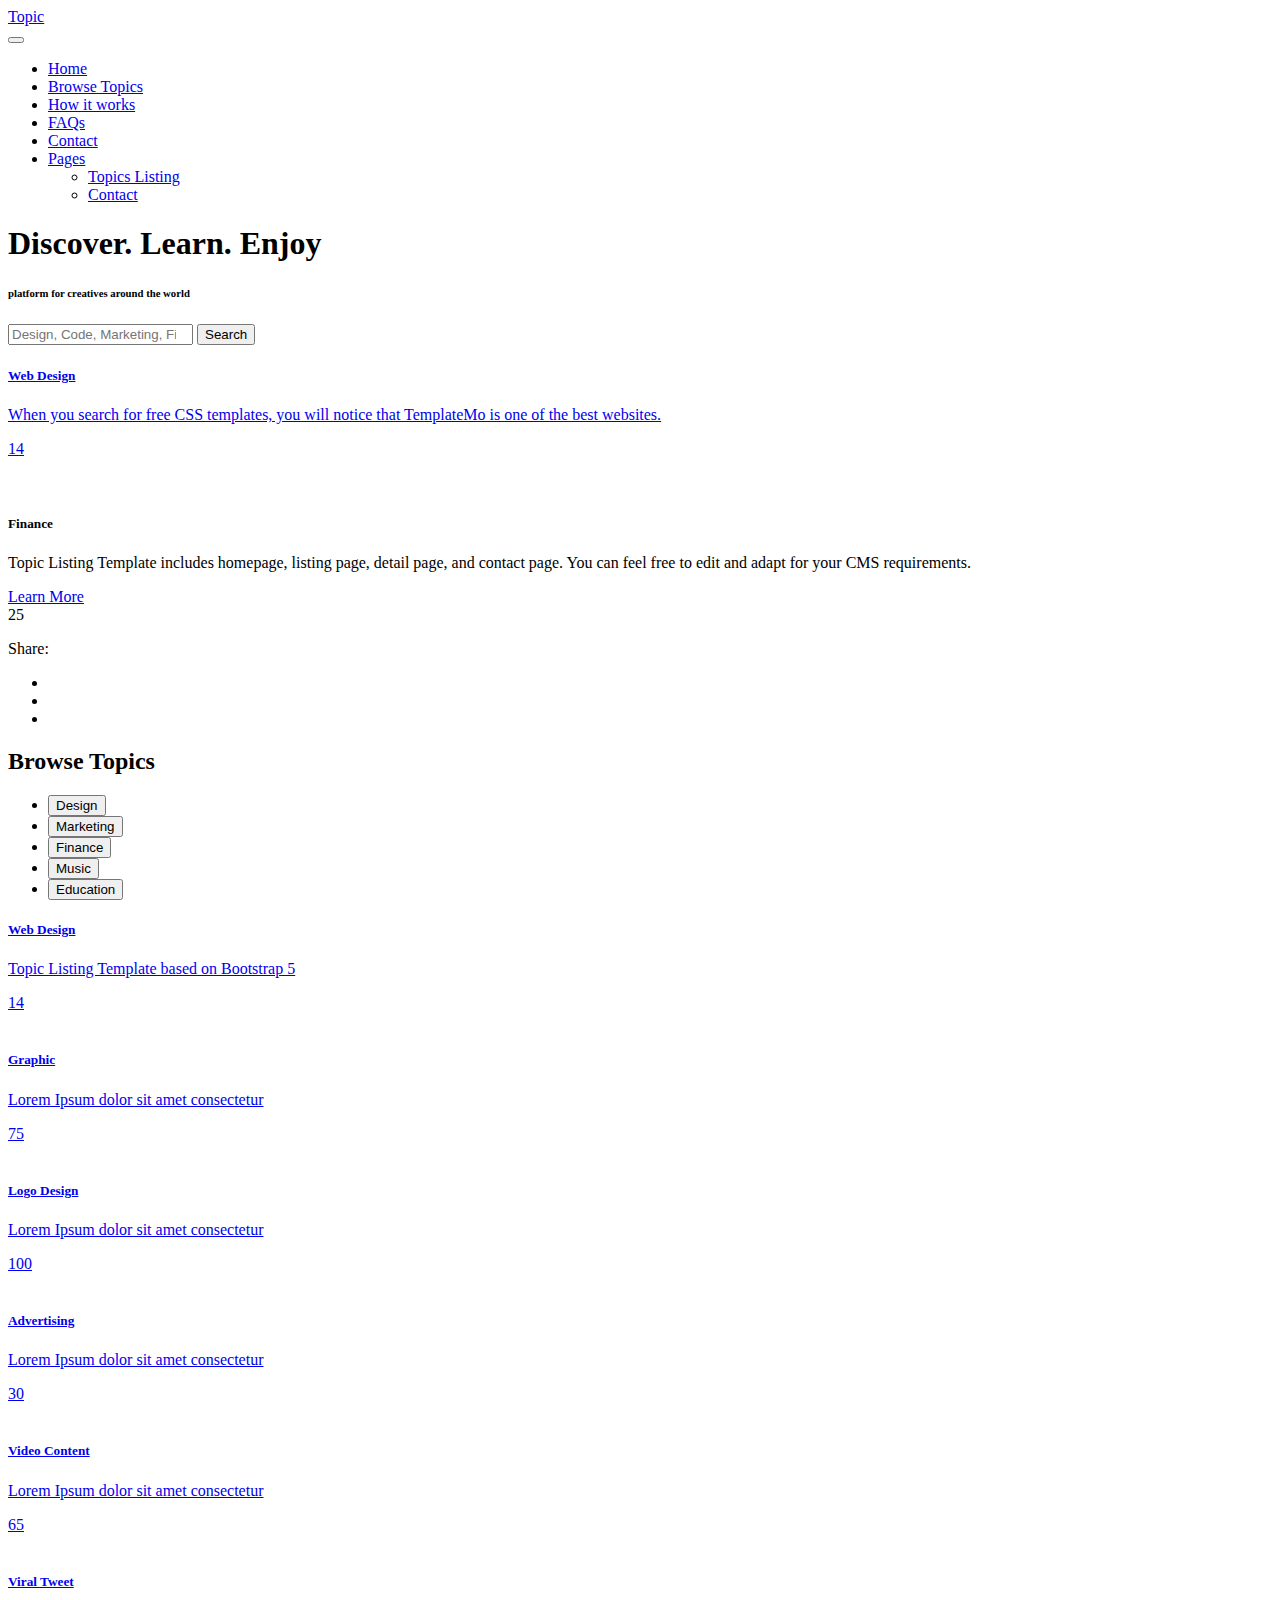
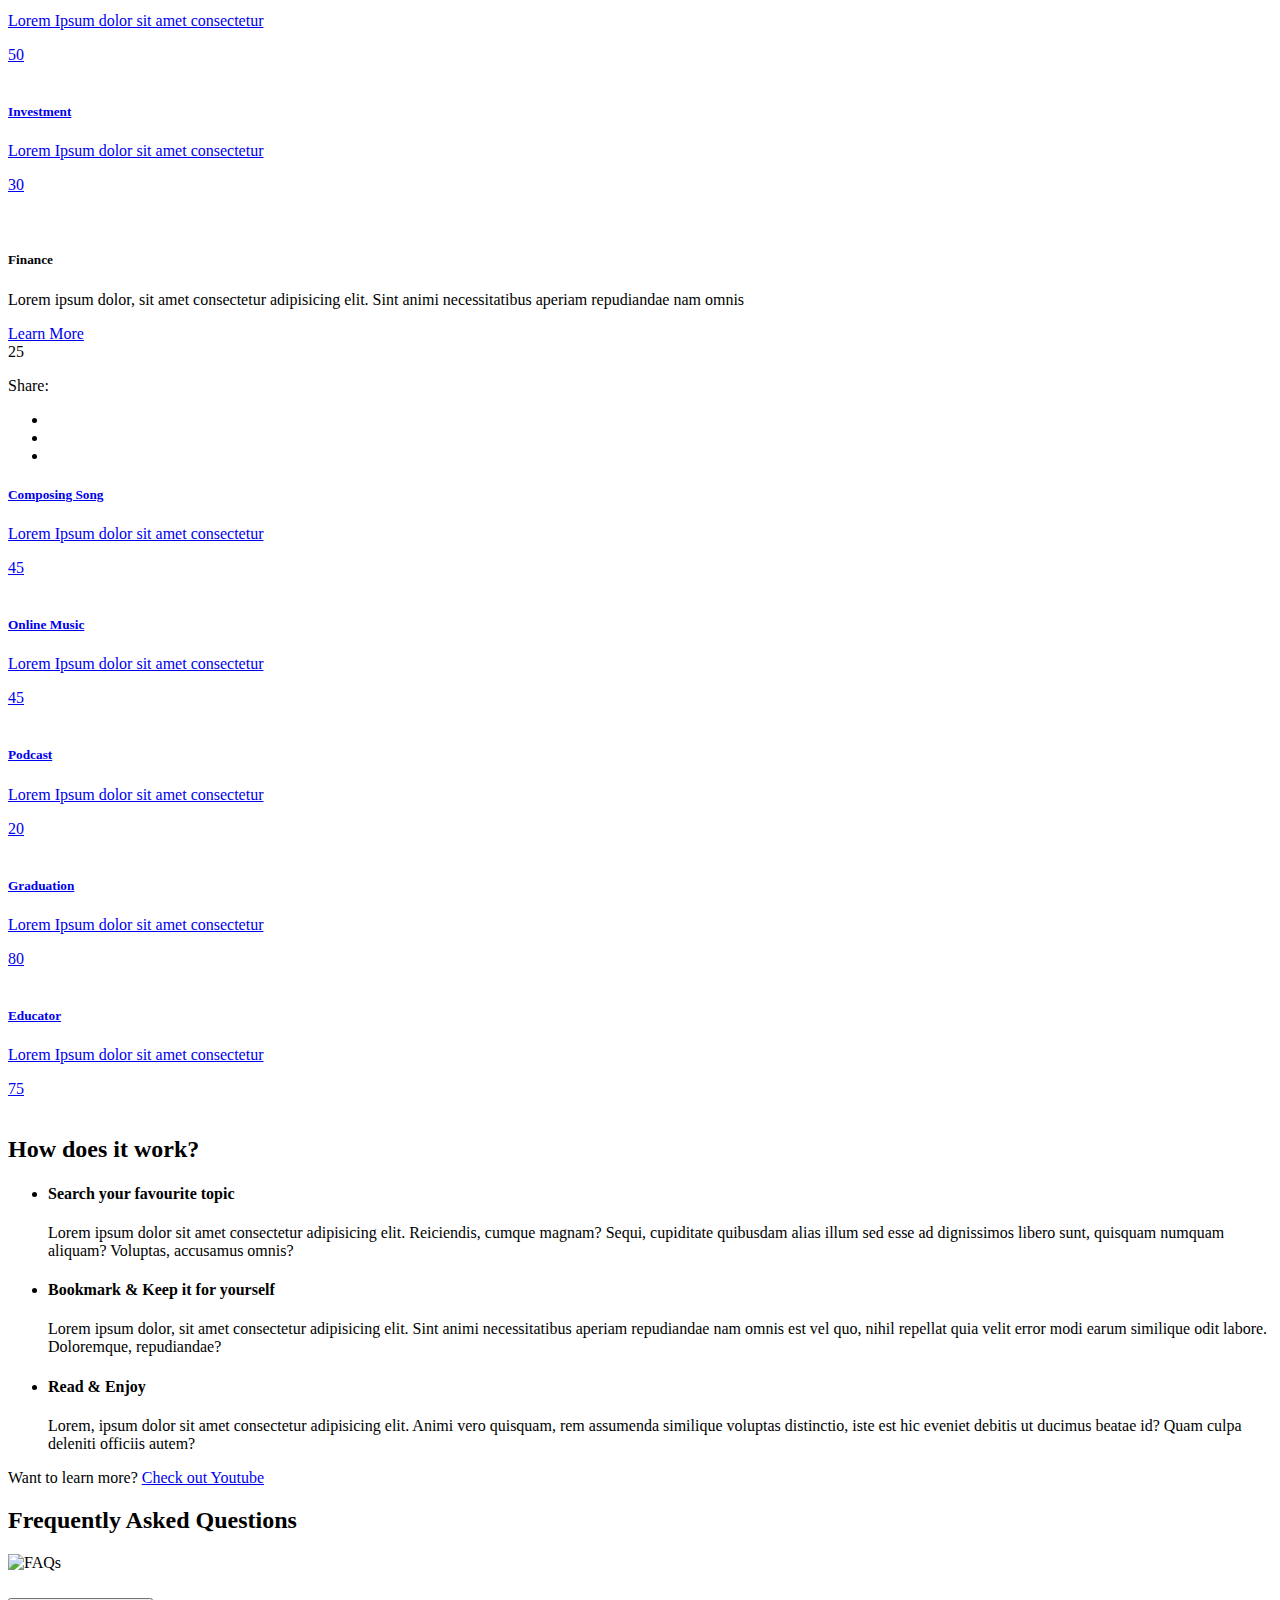
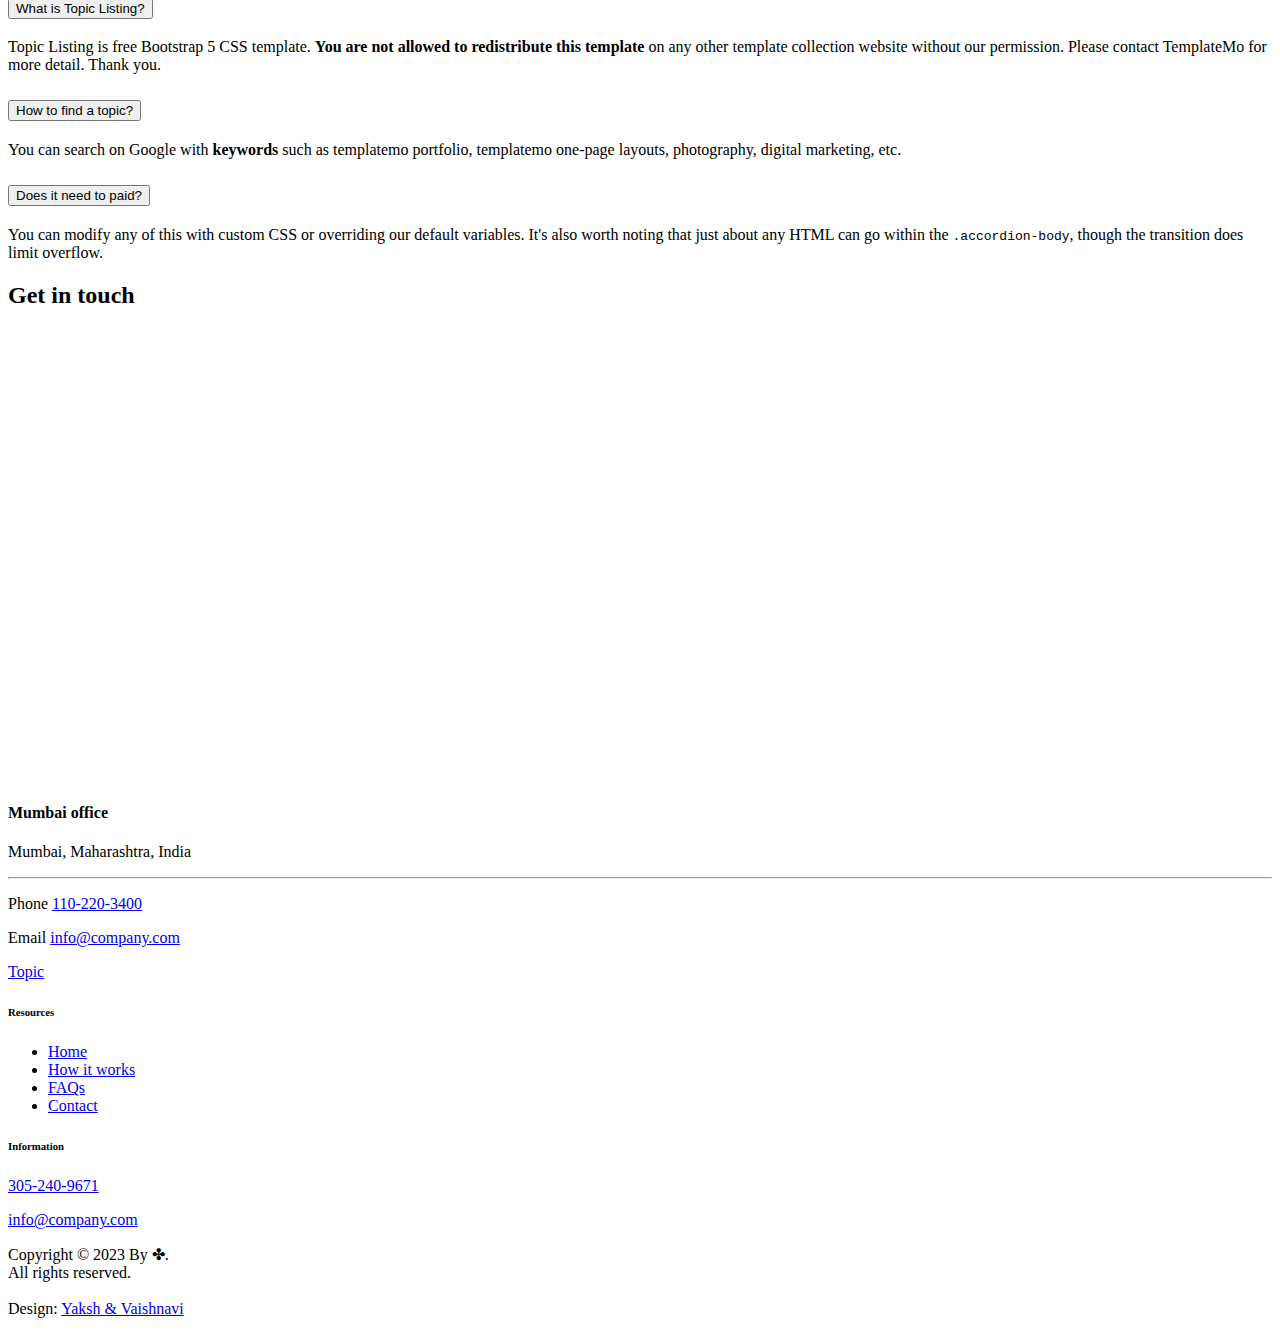
==== index.html @ c05ba562 "Add files via upload" ====
<!doctype html>
<html lang="en">
    <head>
        <meta charset="utf-8">
        <meta name="viewport" content="width=device-width, initial-scale=1">

        <meta name="description" content="">
        <meta name="author" content="">

        <title>Topic</title>

        <!-- CSS FILES -->        
        <link rel="preconnect" href="https://fonts.googleapis.com">
        
        <link rel="preconnect" href="https://fonts.gstatic.com" crossorigin>

        <link href="https://fonts.googleapis.com/css2?family=Montserrat:wght@500;600;700&family=Open+Sans&display=swap" rel="stylesheet">
                        
        <link href="css/bootstrap.min.css" rel="stylesheet">

        <link href="css/bootstrap-icons.css" rel="stylesheet">

        <link href="css/templatemo-topic-listing.css" rel="stylesheet">  
    

    </head>
    
    <body id="top">

        <main>

            <nav class="navbar navbar-expand-lg">
                <div class="container">
                    <a class="navbar-brand" href="index.html">
                        <i class="bi-back"></i>
                        <span>Topic</span>
                    </a>

                    <div class="d-lg-none ms-auto me-4">
                        <a href="#top" class="navbar-icon bi-person smoothscroll"></a>
                    </div>
    
                    <button class="navbar-toggler" type="button" data-bs-toggle="collapse" data-bs-target="#navbarNav" aria-controls="navbarNav" aria-expanded="false" aria-label="Toggle navigation">
                        <span class="navbar-toggler-icon"></span>
                    </button>
    
                    <div class="collapse navbar-collapse" id="navbarNav">
                        <ul class="navbar-nav ms-lg-5 me-lg-auto">
                            <li class="nav-item">
                                <a class="nav-link click-scroll" href="#section_1">Home</a>
                            </li>

                            <li class="nav-item">
                                <a class="nav-link click-scroll" href="#section_2">Browse Topics</a>
                            </li>
    
                            <li class="nav-item">
                                <a class="nav-link click-scroll" href="#section_3">How it works</a>
                            </li>

                            <li class="nav-item">
                                <a class="nav-link click-scroll" href="#section_4">FAQs</a>
                            </li>
    
                            <li class="nav-item">
                                <a class="nav-link click-scroll" href="./contact.html">Contact</a>
                            </li>

                            <li class="nav-item dropdown">
                                <a class="nav-link dropdown-toggle" href="#" id="navbarLightDropdownMenuLink" role="button" data-bs-toggle="dropdown" aria-expanded="false">Pages</a>

                                <ul class="dropdown-menu dropdown-menu-light" aria-labelledby="navbarLightDropdownMenuLink">
                                    <li><a class="dropdown-item" href="topics-listing.html">Topics Listing</a></li>

                                    <li><a class="dropdown-item" href="index.html#section_5">Contact</a></li>
                                </ul>
                            </li>
                        </ul>

                        <div class="d-none d-lg-block ">
                            <a href="login.html" class="navbar-icon bi-person smoothscroll"></a>
                        </div>
                    </div>
                </div>
            </div>
     </nav>
            

            <section class="hero-section d-flex justify-content-center align-items-center" id="section_1">
                <div class="container">
                    <div class="row">

                        <div class="col-lg-8 col-12 mx-auto">
                            <h1 class="text-white text-center">Discover. Learn. Enjoy</h1>

                            <h6 class="text-center">platform for creatives around the world</h6>

                            <form method="get" class="custom-form mt-4 pt-2 mb-lg-0 mb-5" role="search">
                                <div class="input-group input-group-lg">
                                    <span class="input-group-text bi-search" id="basic-addon1">
                                        
                                    </span>

                                    <input name="keyword" type="search" class="form-control" id="keyword" placeholder="Design, Code, Marketing, Finance ..." aria-label="Search">

                                    <button type="submit" class="form-control">Search</button>
                                </div>
                            </form>
                        </div>

                    </div>
                </div>
            </section>


            <section class="featured-section">
                <div class="container">
                    <div class="row justify-content-center">

                        <div class="col-lg-4 col-12 mb-4 mb-lg-0">
                            <div class="custom-block bg-white shadow-lg">
                                <a href="topics-detail.html">
                                    <div class="d-flex">
                                        <div>
                                            <h5 class="mb-2">Web Design</h5>

                                            <p class="mb-0">When you search for free CSS templates, you will notice that TemplateMo is one of the best websites.</p>
                                        </div>

                                        <span class="badge bg-design rounded-pill ms-auto">14</span>
                                    </div>

                                    <img src="images/topics/undraw_Remote_design_team_re_urdx.png" class="custom-block-image img-fluid" alt="">
                                </a>
                            </div>
                        </div>

                        <div class="col-lg-6 col-12">
                            <div class="custom-block custom-block-overlay">
                                <div class="d-flex flex-column h-100">
                                    <img src="images/businesswoman-using-tablet-analysis.jpg" class="custom-block-image img-fluid" alt="">

                                    <div class="custom-block-overlay-text d-flex">
                                        <div>
                                            <h5 class="text-white mb-2">Finance</h5>

                                            <p class="text-white">Topic Listing Template includes homepage, listing page, detail page, and contact page. You can feel free to edit and adapt for your CMS requirements.</p>

                                            <a href="topics-detail.html" class="btn custom-btn mt-2 mt-lg-3">Learn More</a>
                                        </div>

                                        <span class="badge bg-finance rounded-pill ms-auto">25</span>
                                    </div>

                                    <div class="social-share d-flex">
                                        <p class="text-white me-4">Share:</p>

                                        <ul class="social-icon">
                                            <li class="social-icon-item">
                                                <a href="#" class="social-icon-link bi-twitter"></a>
                                            </li>

                                            <li class="social-icon-item">
                                                <a href="#" class="social-icon-link bi-facebook"></a>
                                            </li>

                                            <li class="social-icon-item">
                                                <a href="#" class="social-icon-link bi-pinterest"></a>
                                            </li>
                                        </ul>

                                        <a href="#" class="custom-icon bi-bookmark ms-auto"></a>
                                    </div>

                                    <div class="section-overlay"></div>
                                </div>
                            </div>
                        </div>

                    </div>
                </div>
            </section>


            <section class="explore-section section-padding" id="section_2">
                <div class="container">
                    <div class="row">

                        <div class="col-12 text-center">
                            <h2 class="mb-4">Browse Topics</h1>
                        </div>

                    </div>
                </div>

                <div class="container-fluid">
                    <div class="row">
                        <ul class="nav nav-tabs" id="myTab" role="tablist">
                            <li class="nav-item" role="presentation">
                                <button class="nav-link active" id="design-tab" data-bs-toggle="tab" data-bs-target="#design-tab-pane" type="button" role="tab" aria-controls="design-tab-pane" aria-selected="true">Design</button>
                            </li>

                            <li class="nav-item" role="presentation">
                                <button class="nav-link" id="marketing-tab" data-bs-toggle="tab" data-bs-target="#marketing-tab-pane" type="button" role="tab" aria-controls="marketing-tab-pane" aria-selected="false">Marketing</button>
                            </li>

                            <li class="nav-item" role="presentation">
                                <button class="nav-link" id="finance-tab" data-bs-toggle="tab" data-bs-target="#finance-tab-pane" type="button" role="tab" aria-controls="finance-tab-pane" aria-selected="false">Finance</button>
                            </li>

                            <li class="nav-item" role="presentation">
                                <button class="nav-link" id="music-tab" data-bs-toggle="tab" data-bs-target="#music-tab-pane" type="button" role="tab" aria-controls="music-tab-pane" aria-selected="false">Music</button>
                            </li>

                            <li class="nav-item" role="presentation">
                                <button class="nav-link" id="education-tab" data-bs-toggle="tab" data-bs-target="#education-tab-pane" type="button" role="tab" aria-controls="education-tab-pane" aria-selected="false">Education</button>
                            </li>
                        </ul>
                    </div>
                </div>

                <div class="container">
                    <div class="row">

                        <div class="col-12">
                            <div class="tab-content" id="myTabContent">
                                <div class="tab-pane fade show active" id="design-tab-pane" role="tabpanel" aria-labelledby="design-tab" tabindex="0">
                                    <div class="row">
                                        <div class="col-lg-4 col-md-6 col-12 mb-4 mb-lg-0">
                                            <div class="custom-block bg-white shadow-lg">
                                                <a href="topics-detail.html">
                                                    <div class="d-flex">
                                                        <div>
                                                            <h5 class="mb-2">Web Design</h5>

                                                            <p class="mb-0">Topic Listing Template based on Bootstrap 5</p>
                                                        </div>

                                                        <span class="badge bg-design rounded-pill ms-auto">14</span>
                                                    </div>

                                                    <img src="images/topics/undraw_Remote_design_team_re_urdx.png" class="custom-block-image img-fluid" alt="">
                                                </a>
                                            </div>
                                        </div>

                                        <div class="col-lg-4 col-md-6 col-12 mb-4 mb-lg-0">
                                            <div class="custom-block bg-white shadow-lg">
                                                <a href="topics-detail.html">
                                                    <div class="d-flex">
                                                        <div>
                                                            <h5 class="mb-2">Graphic</h5>

                                                                <p class="mb-0">Lorem Ipsum dolor sit amet consectetur</p>
                                                        </div>

                                                        <span class="badge bg-design rounded-pill ms-auto">75</span>
                                                    </div>

                                                    <img src="images/topics/undraw_Redesign_feedback_re_jvm0.png" class="custom-block-image img-fluid" alt="">
                                                </a>
                                            </div>
                                        </div>

                                        <div class="col-lg-4 col-md-6 col-12">
                                            <div class="custom-block bg-white shadow-lg">
                                                <a href="topics-detail.html">
                                                    <div class="d-flex">
                                                        <div>
                                                            <h5 class="mb-2">Logo Design</h5>

                                                                <p class="mb-0">Lorem Ipsum dolor sit amet consectetur</p>
                                                        </div>

                                                        <span class="badge bg-design rounded-pill ms-auto">100</span>
                                                    </div>

                                                    <img src="images/topics/colleagues-working-cozy-office-medium-shot.png" class="custom-block-image img-fluid" alt="">
                                                </a>
                                            </div>
                                        </div>
                                    </div>
                                </div>

                                <div class="tab-pane fade" id="marketing-tab-pane" role="tabpanel" aria-labelledby="marketing-tab" tabindex="0">
                                    <div class="row">
                                        <div class="col-lg-4 col-md-6 col-12 mb-4 mb-lg-3">
                                                <div class="custom-block bg-white shadow-lg">
                                                    <a href="topics-detail.html">
                                                        <div class="d-flex">
                                                            <div>
                                                                <h5 class="mb-2">Advertising</h5>

                                                                <p class="mb-0">Lorem Ipsum dolor sit amet consectetur</p>
                                                            </div>

                                                            <span class="badge bg-advertising rounded-pill ms-auto">30</span>
                                                        </div>

                                                        <img src="images/topics/undraw_online_ad_re_ol62.png" class="custom-block-image img-fluid" alt="">
                                                    </a>
                                                </div>
                                            </div>

                                            <div class="col-lg-4 col-md-6 col-12 mb-4 mb-lg-3">
                                                <div class="custom-block bg-white shadow-lg">
                                                    <a href="topics-detail.html">
                                                        <div class="d-flex">
                                                            <div>
                                                                <h5 class="mb-2">Video Content</h5>

                                                                <p class="mb-0">Lorem Ipsum dolor sit amet consectetur</p>
                                                            </div>

                                                            <span class="badge bg-advertising rounded-pill ms-auto">65</span>
                                                        </div>

                                                        <img src="images/topics/undraw_Group_video_re_btu7.png" class="custom-block-image img-fluid" alt="">
                                                    </a>
                                                </div>
                                            </div>

                                            <div class="col-lg-4 col-md-6 col-12">
                                                <div class="custom-block bg-white shadow-lg">
                                                    <a href="topics-detail.html">
                                                        <div class="d-flex">
                                                            <div>
                                                                <h5 class="mb-2">Viral Tweet</h5>

                                                                <p class="mb-0">Lorem Ipsum dolor sit amet consectetur</p>
                                                            </div>

                                                            <span class="badge bg-advertising rounded-pill ms-auto">50</span>
                                                        </div>

                                                        <img src="images/topics/undraw_viral_tweet_gndb.png" class="custom-block-image img-fluid" alt="">
                                                    </a>
                                                </div>
                                            </div>
                                        </div>
                                  </div>

                                <div class="tab-pane fade" id="finance-tab-pane" role="tabpanel" aria-labelledby="finance-tab" tabindex="0">   <div class="row">
                                        <div class="col-lg-6 col-md-6 col-12 mb-4 mb-lg-0">
                                            <div class="custom-block bg-white shadow-lg">
                                                <a href="topics-detail.html">
                                                    <div class="d-flex">
                                                        <div>
                                                            <h5 class="mb-2">Investment</h5>

                                                            <p class="mb-0">Lorem Ipsum dolor sit amet consectetur</p>
                                                        </div>

                                                        <span class="badge bg-finance rounded-pill ms-auto">30</span>
                                                    </div>

                                                    <img src="images/topics/undraw_Finance_re_gnv2.png" class="custom-block-image img-fluid" alt="">
                                                </a>
                                            </div>
                                        </div>

                                        <div class="col-lg-6 col-md-6 col-12">
                                            <div class="custom-block custom-block-overlay">
                                                <div class="d-flex flex-column h-100">
                                                    <img src="images/businesswoman-using-tablet-analysis-graph-company-finance-strategy-statistics-success-concept-planning-future-office-room.jpg" class="custom-block-image img-fluid" alt="">

                                                    <div class="custom-block-overlay-text d-flex">
                                                        <div>
                                                            <h5 class="text-white mb-2">Finance</h5>

                                                            <p class="text-white">Lorem ipsum dolor, sit amet consectetur adipisicing elit. Sint animi necessitatibus aperiam repudiandae nam omnis</p>

                                                            <a href="topics-detail.html" class="btn custom-btn mt-2 mt-lg-3">Learn More</a>
                                                        </div>

                                                        <span class="badge bg-finance rounded-pill ms-auto">25</span>
                                                    </div>

                                                    <div class="social-share d-flex">
                                                        <p class="text-white me-4">Share:</p>

                                                        <ul class="social-icon">
                                                            <li class="social-icon-item">
                                                                <a href="#" class="social-icon-link bi-twitter"></a>
                                                            </li>

                                                            <li class="social-icon-item">
                                                                <a href="#" class="social-icon-link bi-facebook"></a>
                                                            </li>

                                                            <li class="social-icon-item">
                                                                <a href="#" class="social-icon-link bi-pinterest"></a>
                                                            </li>
                                                        </ul>

                                                        <a href="#" class="custom-icon bi-bookmark ms-auto"></a>
                                                    </div>

                                                    <div class="section-overlay"></div>
                                                </div>
                                            </div>
                                        </div>
                                    </div>
                                </div>

                                <div class="tab-pane fade" id="music-tab-pane" role="tabpanel" aria-labelledby="music-tab" tabindex="0">
                                    <div class="row">
                                        <div class="col-lg-4 col-md-6 col-12 mb-4 mb-lg-3">
                                            <div class="custom-block bg-white shadow-lg">
                                                <a href="topics-detail.html">
                                                    <div class="d-flex">
                                                        <div>
                                                            <h5 class="mb-2">Composing Song</h5>

                                                            <p class="mb-0">Lorem Ipsum dolor sit amet consectetur</p>
                                                        </div>

                                                        <span class="badge bg-music rounded-pill ms-auto">45</span>
                                                    </div>

                                                    <img src="images/topics/undraw_Compose_music_re_wpiw.png" class="custom-block-image img-fluid" alt="">
                                                </a>
                                            </div>
                                        </div>

                                        <div class="col-lg-4 col-md-6 col-12 mb-4 mb-lg-3">
                                            <div class="custom-block bg-white shadow-lg">
                                                <a href="topics-detail.html">
                                                    <div class="d-flex">
                                                        <div>
                                                            <h5 class="mb-2">Online Music</h5>

                                                            <p class="mb-0">Lorem Ipsum dolor sit amet consectetur</p>
                                                        </div>

                                                        <span class="badge bg-music rounded-pill ms-auto">45</span>
                                                    </div>

                                                    <img src="images/topics/undraw_happy_music_g6wc.png" class="custom-block-image img-fluid" alt="">
                                                </a>
                                            </div>
                                        </div>

                                        <div class="col-lg-4 col-md-6 col-12">
                                            <div class="custom-block bg-white shadow-lg">
                                                <a href="topics-detail.html">
                                                    <div class="d-flex">
                                                        <div>
                                                            <h5 class="mb-2">Podcast</h5>

                                                            <p class="mb-0">Lorem Ipsum dolor sit amet consectetur</p>
                                                        </div>

                                                        <span class="badge bg-music rounded-pill ms-auto">20</span>
                                                    </div>

                                                    <img src="images/topics/undraw_Podcast_audience_re_4i5q.png" class="custom-block-image img-fluid" alt="">
                                                </a>
                                            </div>
                                        </div>
                                    </div>
                                </div>

                                <div class="tab-pane fade" id="education-tab-pane" role="tabpanel" aria-labelledby="education-tab" tabindex="0">
                                    <div class="row">
                                        <div class="col-lg-6 col-md-6 col-12 mb-4 mb-lg-3">
                                            <div class="custom-block bg-white shadow-lg">
                                                <a href="topics-detail.html">
                                                    <div class="d-flex">
                                                        <div>
                                                            <h5 class="mb-2">Graduation</h5>

                                                            <p class="mb-0">Lorem Ipsum dolor sit amet consectetur</p>
                                                        </div>

                                                        <span class="badge bg-education rounded-pill ms-auto">80</span>
                                                    </div>

                                                    <img src="images/topics/undraw_Graduation_re_gthn.png" class="custom-block-image img-fluid" alt="">
                                                </a>
                                            </div>
                                        </div>

                                        <div class="col-lg-6 col-md-6 col-12">
                                            <div class="custom-block bg-white shadow-lg">
                                                <a href="topics-detail.html">
                                                    <div class="d-flex">
                                                        <div>
                                                            <h5 class="mb-2">Educator</h5>

                                                            <p class="mb-0">Lorem Ipsum dolor sit amet consectetur</p>
                                                        </div>

                                                        <span class="badge bg-education rounded-pill ms-auto">75</span>
                                                    </div>

                                                    <img src="images/topics/undraw_Educator_re_ju47.png" class="custom-block-image img-fluid" alt="">
                                                </a>
                                            </div>
                                        </div>
                                    </div>
                                </div>
                            </div>

                    </div>
                </div>
            </section>


            <section class="timeline-section section-padding" id="section_3">
                <div class="section-overlay"></div>

                <div class="container">
                    <div class="row">

                        <div class="col-12 text-center">
                            <h2 class="text-white mb-4">How does it work?</h1>
                        </div>

                        <div class="col-lg-10 col-12 mx-auto">
                            <div class="timeline-container">
                                <ul class="vertical-scrollable-timeline" id="vertical-scrollable-timeline">
                                    <div class="list-progress">
                                        <div class="inner"></div>
                                    </div>

                                    <li>
                                        <h4 class="text-white mb-3">Search your favourite topic</h4>

                                        <p class="text-white">Lorem ipsum dolor sit amet consectetur adipisicing elit. Reiciendis, cumque magnam? Sequi, cupiditate quibusdam alias illum sed esse ad dignissimos libero sunt, quisquam numquam aliquam? Voluptas, accusamus omnis?</p>

                                        <div class="icon-holder">
                                          <i class="bi-search"></i>
                                        </div>
                                    </li>
                                    
                                    <li>
                                        <h4 class="text-white mb-3">Bookmark &amp; Keep it for yourself</h4>

                                        <p class="text-white">Lorem ipsum dolor, sit amet consectetur adipisicing elit. Sint animi necessitatibus aperiam repudiandae nam omnis est vel quo, nihil repellat quia velit error modi earum similique odit labore. Doloremque, repudiandae?</p>

                                        <div class="icon-holder">
                                          <i class="bi-bookmark"></i>
                                        </div>
                                    </li>

                                    <li>
                                        <h4 class="text-white mb-3">Read &amp; Enjoy</h4>

                                        <p class="text-white">Lorem, ipsum dolor sit amet consectetur adipisicing elit. Animi vero quisquam, rem assumenda similique voluptas distinctio, iste est hic eveniet debitis ut ducimus beatae id? Quam culpa deleniti officiis autem?</p>

                                        <div class="icon-holder">
                                          <i class="bi-book"></i>
                                        </div>
                                    </li>
                                </ul>
                            </div>
                        </div>

                        <div class="col-12 text-center mt-5">
                            <p class="text-white">
                                Want to learn more?
                                <a href="#" class="btn custom-btn custom-border-btn ms-3">Check out Youtube</a>
                            </p>
                        </div>
                    </div>
                </div>
            </section>


            <section class="faq-section section-padding" id="section_4">
                <div class="container">
                    <div class="row">

                        <div class="col-lg-6 col-12">
                            <h2 class="mb-4">Frequently Asked Questions</h2>
                        </div>

                        <div class="clearfix"></div>

                        <div class="col-lg-5 col-12">
                            <img src="images/faq_graphic.jpg" class="img-fluid" alt="FAQs">
                        </div>

                        <div class="col-lg-6 col-12 m-auto">
                            <div class="accordion" id="accordionExample">
                                <div class="accordion-item">
                                    <h2 class="accordion-header" id="headingOne">
                                        <button class="accordion-button" type="button" data-bs-toggle="collapse" data-bs-target="#collapseOne" aria-expanded="true" aria-controls="collapseOne">
                                        What is Topic Listing?
                                        </button>
                                    </h2>

                                    <div id="collapseOne" class="accordion-collapse collapse show" aria-labelledby="headingOne" data-bs-parent="#accordionExample">
                                        <div class="accordion-body">
                                            Topic Listing is free Bootstrap 5 CSS template. <strong>You are not allowed to redistribute this template</strong> on any other template collection website without our permission. Please contact TemplateMo for more detail. Thank you.
                                        </div>
                                    </div>
                                </div>

                                <div class="accordion-item">
                                    <h2 class="accordion-header" id="headingTwo">
                                        <button class="accordion-button collapsed" type="button" data-bs-toggle="collapse" data-bs-target="#collapseTwo" aria-expanded="false" aria-controls="collapseTwo">
                                        How to find a topic?
                                    </button>
                                    </h2>

                                    <div id="collapseTwo" class="accordion-collapse collapse" aria-labelledby="headingTwo" data-bs-parent="#accordionExample">
                                        <div class="accordion-body">
                                            You can search on Google with <strong>keywords</strong> such as templatemo portfolio, templatemo one-page layouts, photography, digital marketing, etc.
                                        </div>
                                    </div>
                                </div>

                                <div class="accordion-item">
                                    <h2 class="accordion-header" id="headingThree">
                                        <button class="accordion-button collapsed" type="button" data-bs-toggle="collapse" data-bs-target="#collapseThree" aria-expanded="false" aria-controls="collapseThree">
                                        Does it need to paid?
                                    </button>
                                    </h2>

                                    <div id="collapseThree" class="accordion-collapse collapse" aria-labelledby="headingThree" data-bs-parent="#accordionExample">
                                        <div class="accordion-body">
                                            You can modify any of this with custom CSS or overriding our default variables. It's also worth noting that just about any HTML can go within the <code>.accordion-body</code>, though the transition does limit overflow.
                                        </div>
                                    </div>
                                </div>
                            </div>
                        </div>

                    </div>
                </div>
            </section>


            <section class="contact-section section-padding section-bg" id="section_5">
                <div class="container">
                    <div class="row">

                        <div class="col-lg-12 col-12 text-center">
                            <h2 class="mb-5">Get in touch</h2>
                        </div>

                        <div class="col-lg-5 col-12 mb-4 mb-lg-0">
                            <iframe src="https://www.google.com/maps/embed?pb=!1m14!1m8!1m3!1d15080.024156140536!2d72.8371889!3d19.107391!3m2!1i1024!2i768!4f13.1!3m3!1m2!1s0x3be7c9c676018b43%3A0x75f29a4205098f99!2sSVKM&#39;s%20Dwarkadas%20J.%20Sanghvi%20College%20of%20Engineering!5e0!3m2!1sen!2sin!4v1701622669797!5m2!1sen!2sin" width="600" height="450" style="border:0;" allowfullscreen="" loading="lazy" referrerpolicy="no-referrer-when-downgrade"></iframe><br> </div>

                       
                        <div class="col-lg-3 col-md-6 col-12 mx-auto">
                            <h4 class="mb-3">Mumbai office</h4>

                            <p>Mumbai, Maharashtra, India</p>

                            <hr>

                            <p class="d-flex align-items-center mb-1">
                                <span class="me-2">Phone</span>

                                <a href="tel: 110-220-3400" class="site-footer-link">
                                    110-220-3400
                                </a>
                            </p>

                            <p class="d-flex align-items-center">
                                <span class="me-2">Email</span>

                                <a href="mailto:info@company.com" class="site-footer-link">
                                    info@company.com
                                </a>
                            </p>
                        </div>

                    </div>
                </div>
            </section>
        </main>

<footer class="site-footer section-padding">
            <div class="container">
                <div class="row">

                    <div class="col-lg-3 col-12 mb-4 pb-2">
                        <a class="navbar-brand mb-2" href="index.html">
                            <i class="bi-back"></i>
                            <span>Topic</span>
                        </a>
                    </div>

                    <div class="col-lg-3 col-md-4 col-6">
                        <h6 class="site-footer-title mb-3">Resources</h6>

                        <ul class="site-footer-links">
                            <li class="site-footer-link-item">
                                <a href="#" class="site-footer-link">Home</a>
                            </li>

                            <li class="site-footer-link-item">
                                <a href="#" class="site-footer-link">How it works</a>
                            </li>

                            <li class="site-footer-link-item">
                                <a href="#" class="site-footer-link">FAQs</a>
                            </li>

                            <li class="site-footer-link-item">
                                <a href="#" class="site-footer-link">Contact</a>
                            </li>
                        </ul>
                    </div>

                    <div class="col-lg-3 col-md-4 col-6 mb-4 mb-lg-0">
                        <h6 class="site-footer-title mb-3">Information</h6>

                        <p class="text-white d-flex mb-1">
                            <a href="tel: 305-240-9671" class="site-footer-link">
                                305-240-9671
                            </a>
                        </p>

                        <p class="text-white d-flex">
                            <a href="mailto:info@company.com" class="site-footer-link">
                                info@company.com
                            </a>
                        </p>
                    </div>

                    <div class="col-lg-3 col-md-4 col-12 mt-4 mt-lg-0 ms-auto">
                       

                        <p class="copyright-text mt-lg-5 mt-4">Copyright © 2023 By &#10020;.<br> All rights reserved.
                        <br><br>Design: <a rel="nofollow" href="#" target="_blank">Yaksh & Vaishnavi</a></p>
                        
                    </div>

                </div>
            </div>
        </footer>


        <!-- JAVASCRIPT FILES -->
        <script src="js/jquery.min.js"></script>
        <script src="js/bootstrap.bundle.min.js"></script>
        <script src="js/jquery.sticky.js"></script>
        <script src="js/click-scroll.js"></script>
        <script src="js/custom.js"></script>

    </body>
</html>
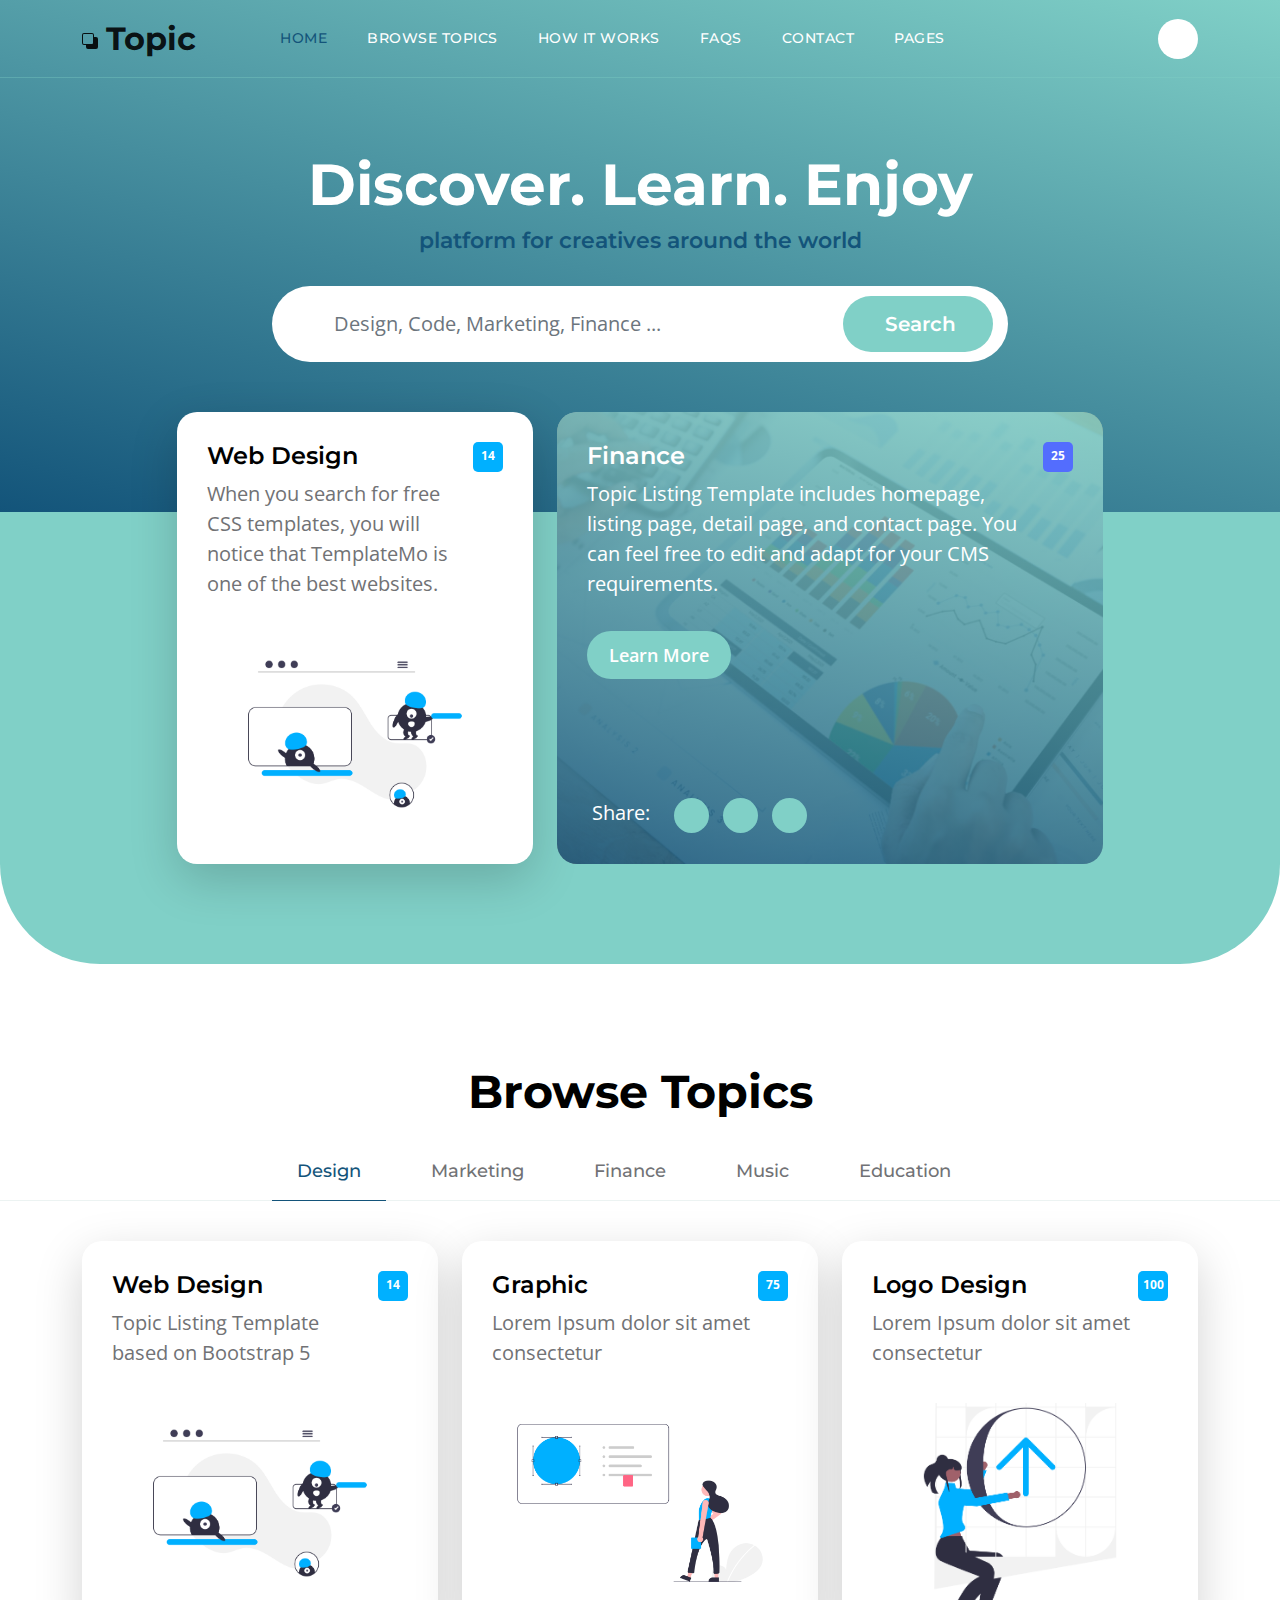
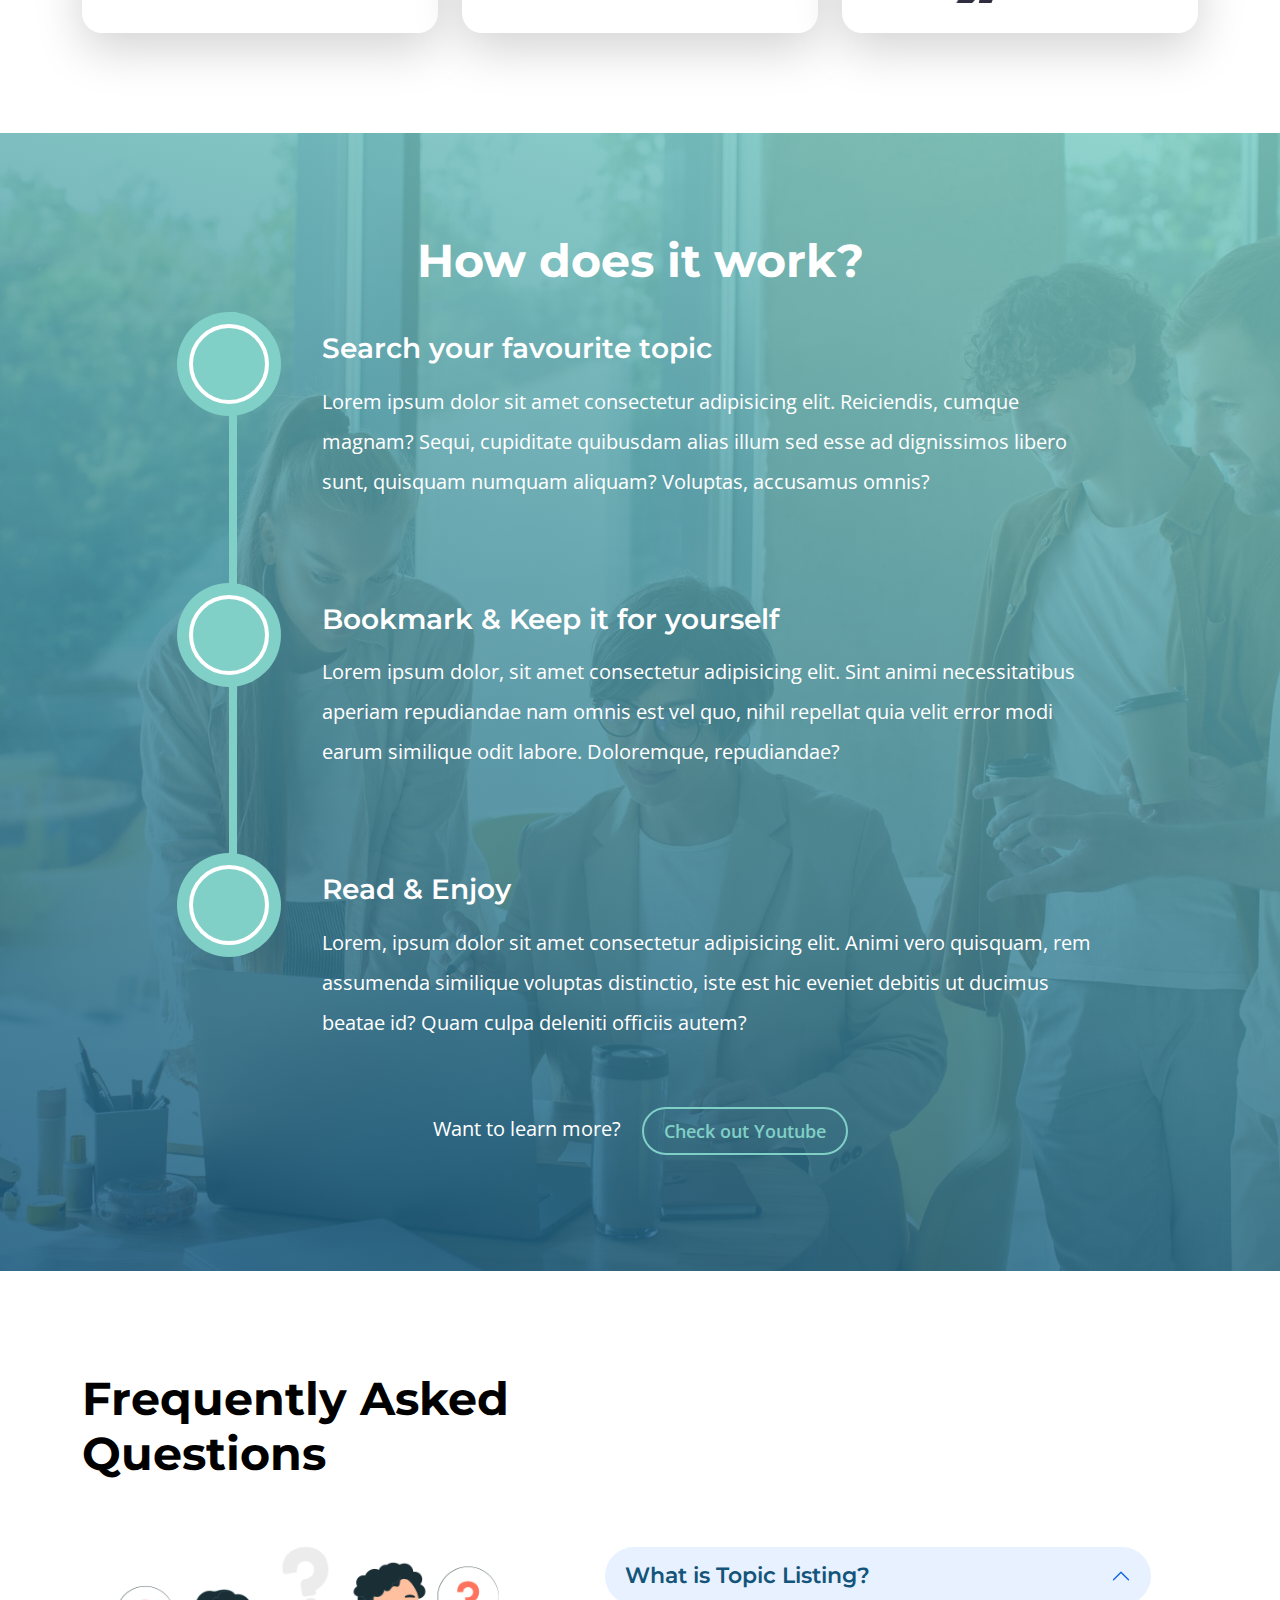
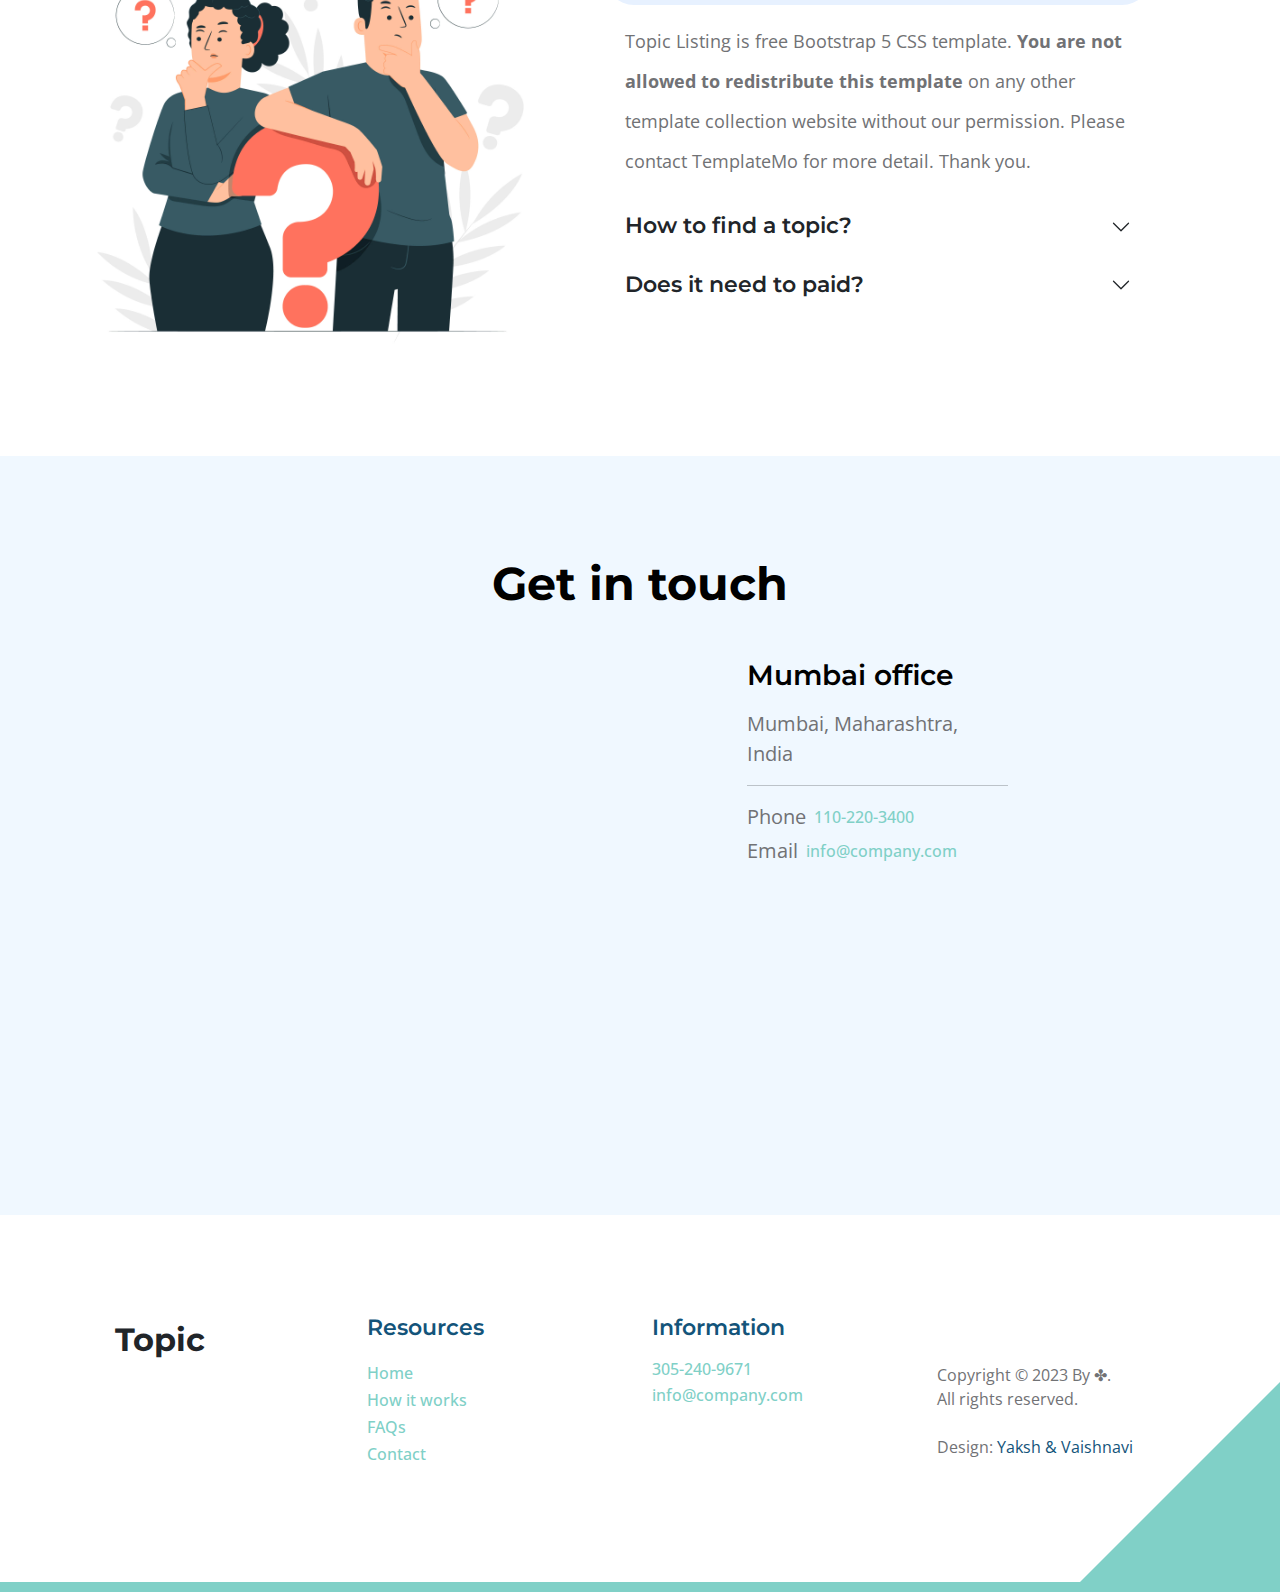
==== commit dc04657b: "save save" ====
--- a/index.html
+++ b/index.html
@@ -32,7 +32,9 @@
             <nav class="navbar navbar-expand-lg">
                 <div class="container">
                     <a class="navbar-brand" href="index.html">
-                        <i class="bi-back"></i>
+                        <svg xmlns="http://www.w3.org/2000/svg" width="16" height="16" fill="currentColor" class="bi bi-back" viewBox="0 0 16 16">
+                            <path d="M0 2a2 2 0 0 1 2-2h8a2 2 0 0 1 2 2v2h2a2 2 0 0 1 2 2v8a2 2 0 0 1-2 2H6a2 2 0 0 1-2-2v-2H2a2 2 0 0 1-2-2zm2-1a1 1 0 0 0-1 1v8a1 1 0 0 0 1 1h8a1 1 0 0 0 1-1V2a1 1 0 0 0-1-1z"/>
+                          </svg>
                         <span>Topic</span>
                     </a>
 
--- a/css/templatemo-topic-listing.css
+++ b/css/templatemo-topic-listing.css
@@ -0,0 +1,1155 @@
+/*
+
+TemplateMo 590 topic listing
+
+https://templatemo.com/tm-590-topic-listing
+
+*/
+
+/*---------------------------------------
+  CUSTOM PROPERTIES ( VARIABLES )             
+-----------------------------------------*/
+:root {
+  --white-color:                  #ffffff;
+  --primary-color:                #13547a;
+  --secondary-color:              #80d0c7;
+  --section-bg-color:             #f0f8ff;
+  --custom-btn-bg-color:          #80d0c7;
+  --custom-btn-bg-hover-color:    #13547a;
+  --dark-color:                   #000000;
+  --p-color:                      #717275;
+  --border-color:                 #7fffd4;
+  --link-hover-color:             #13547a;
+
+  --body-font-family:             'Open Sans', sans-serif;
+  --title-font-family:            'Montserrat', sans-serif;
+
+  --h1-font-size:                 58px;
+  --h2-font-size:                 46px;
+  --h3-font-size:                 32px;
+  --h4-font-size:                 28px;
+  --h5-font-size:                 24px;
+  --h6-font-size:                 22px;
+  --p-font-size:                  20px;
+  --menu-font-size:               14px;
+  --btn-font-size:                18px;
+  --copyright-font-size:          16px;
+
+  --border-radius-large:          100px;
+  --border-radius-medium:         20px;
+  --border-radius-small:          10px;
+
+  --font-weight-normal:           400;
+  --font-weight-medium:           500;
+  --font-weight-semibold:         600;
+  --font-weight-bold:             700;
+}
+
+body {
+  background-color: var(--white-color);
+  font-family: var(--body-font-family); 
+}
+
+
+/*---------------------------------------
+  TYPOGRAPHY               
+-----------------------------------------*/
+
+h2,
+h3,
+h4,
+h5,
+h6 {
+  color: var(--dark-color);
+}
+
+h1,
+h2,
+h3,
+h4,
+h5,
+h6 {
+  font-family: var(--title-font-family); 
+  font-weight: var(--font-weight-semibold);
+}
+
+h1 {
+  font-size: var(--h1-font-size);
+  font-weight: var(--font-weight-bold);
+}
+
+h2 {
+  font-size: var(--h2-font-size);
+  font-weight: var(--font-weight-bold);
+}
+
+h3 {
+  font-size: var(--h3-font-size);
+}
+
+h4 {
+  font-size: var(--h4-font-size);
+}
+
+h5 {
+  font-size: var(--h5-font-size);
+}
+
+h6 {
+  color: var(--primary-color);
+  font-size: var(--h6-font-size);
+}
+
+p {
+  color: var(--p-color);
+  font-size: var(--p-font-size);
+  font-weight: var(--font-weight-normal);
+}
+
+ul li {
+  color: var(--p-color);
+  font-size: var(--p-font-size);
+  font-weight: var(--font-weight-normal);
+}
+
+a, 
+button {
+  touch-action: manipulation;
+  transition: all 0.3s;
+}
+
+a {
+  display: inline-block;
+  color: var(--primary-color);
+  text-decoration: none;
+}
+
+a:hover {
+  color: var(--link-hover-color);
+}
+
+b,
+strong {
+  font-weight: var(--font-weight-bold);
+}
+
+
+/*---------------------------------------
+  SECTION               
+-----------------------------------------*/
+.section-padding {
+  padding-top: 100px;
+  padding-bottom: 100px;
+}
+
+.section-bg {
+  background-color: var(--section-bg-color);
+}
+
+.section-overlay {
+  background-image: linear-gradient(15deg, #13547a 0%, #80d0c7 100%);
+  position: absolute;
+  top: 0;
+  left: 0;
+  pointer-events: none;
+  width: 100%;
+  height: 100%;
+  opacity: 0.85;
+}
+
+.section-overlay + .container {
+  position: relative;
+}
+
+.tab-content {
+  background-color: var(--white-color);
+  border-radius: var(--border-radius-medium);
+}
+
+.nav-tabs {
+  border-bottom: 1px solid #ecf3f2;
+  margin-bottom: 40px;
+  justify-content: center;
+}
+
+.nav-tabs .nav-link {
+  border-radius: 0;
+  border-top: 0;
+  border-right: 0;
+  border-left: 0;
+  color: var(--p-color);
+  font-family: var(--title-font-family);
+  font-size: var(--btn-font-size);
+  font-weight: var(--font-weight-medium);
+  padding: 15px 25px;
+  transition: all 0.3s;
+}
+
+.nav-tabs .nav-link:first-child {
+  margin-right: 20px;
+}
+
+.nav-tabs .nav-item.show .nav-link, 
+.nav-tabs .nav-link.active,
+.nav-tabs .nav-link:focus, 
+.nav-tabs .nav-link:hover {
+  border-bottom-color: var(--primary-color);
+  color: var(--primary-color);
+}
+
+
+/*---------------------------------------
+  CUSTOM ICON COLOR               
+-----------------------------------------*/
+.custom-icon {
+  color: var(--secondary-color);
+}
+
+
+/*---------------------------------------
+  CUSTOM BUTTON               
+-----------------------------------------*/
+.custom-btn {
+  background: var(--custom-btn-bg-color);
+  border: 2px solid transparent;
+  border-radius: var(--border-radius-large);
+  color: var(--white-color);
+  font-size: var(--btn-font-size);
+  font-weight: var(--font-weight-semibold);
+  line-height: normal;
+  transition: all 0.3s;
+  padding: 10px 20px;
+}
+
+.custom-btn:hover {
+  background: var(--custom-btn-bg-hover-color);
+  color: var(--white-color);
+}
+
+.custom-border-btn {
+  background: transparent;
+  border: 2px solid var(--custom-btn-bg-color);
+  color: var(--custom-btn-bg-color);
+}
+
+.custom-border-btn:hover {
+  background: var(--custom-btn-bg-color);
+  border-color: transparent;
+  color: var(--white-color);
+}
+
+.custom-btn-bg-white {
+  border-color: var(--white-color);
+  color: var(--white-color);
+}
+
+
+/*---------------------------------------
+  SITE HEADER              
+-----------------------------------------*/
+.site-header {
+  background-image: linear-gradient(15deg, #13547a 0%, #80d0c7 100%);
+  padding-top: 150px;
+  padding-bottom: 80px;
+}
+
+.site-header .container {
+  height: 100%;
+}
+
+.breadcrumb-item+.breadcrumb-item::before,
+.breadcrumb-item a:hover,
+.breadcrumb-item.active {
+  color: var(--white-color);
+}
+
+.site-header .custom-icon {
+  color: var(--white-color);
+  font-size: var(--h4-font-size);
+}
+
+.site-header .custom-icon:hover {
+  color: var(--secondary-color);
+}
+
+
+/*---------------------------------------
+  NAVIGATION              
+-----------------------------------------*/
+.sticky-wrapper {
+  position: absolute;
+  top: 0;
+  right: 0;
+  left: 0;
+}
+
+.sticky-wrapper.is-sticky .navbar {
+  background-color: var(--secondary-color);
+}
+
+.navbar {
+  background: transparent;
+  border-bottom: 1px solid rgba(128, 208, 199, 0.35);
+  z-index: 9;
+}
+
+.navbar-brand,
+.navbar-brand:hover {
+  font-size: var(--h3-font-size);
+  font-weight: var(--font-weight-bold);
+  display: block;
+}
+
+.navbar-brand span {
+  font-family: var(--title-font-family);
+}
+
+.navbar-expand-lg .navbar-nav .nav-link {
+  border-radius: var(--border-radius-large);
+  margin: 10px;
+  padding: 10px;
+}
+
+.navbar-nav .nav-link {
+  display: inline-block;
+  color: var(--white-color);
+  font-family: var(--title-font-family); 
+  font-size: var(--menu-font-size);
+  font-weight: var(--font-weight-medium);
+  text-transform: uppercase;
+  letter-spacing: 0.5px;
+  position: relative;
+  padding-top: 15px;
+  padding-bottom: 15px;
+}
+
+.navbar-nav .nav-link.active, 
+.navbar-nav .nav-link:hover {
+  color: var(--primary-color);
+}
+
+.navbar .dropdown-menu {
+  background: var(--white-color);
+  box-shadow: 0 1rem 3rem rgba(0,0,0,.175);
+  border: 0;
+  display: inherit;
+  opacity: 0;
+  min-width: 9rem;
+  margin-top: 20px;
+  padding: 13px 0 10px 0;
+  transition: all 0.3s;
+  pointer-events: none;
+}
+
+.navbar .dropdown-menu::before {
+  content: "";
+  width: 0;
+  height: 0;
+  border-left: 20px solid transparent;
+  border-right: 20px solid transparent;
+  border-bottom: 15px solid var(--white-color);
+  position: absolute;
+  top: -10px;
+  left: 10px;
+}
+
+.navbar .dropdown-item {
+  display: inline-block;
+  color: var(--p-bg-color);
+  font-family: var(--title-font-family); 
+  font-size: var(--menu-font-size);
+  font-weight: var(--font-weight-medium);
+  text-transform: uppercase;
+  letter-spacing: 0.5px;
+  position: relative;
+}
+
+.navbar .dropdown-item.active, 
+.navbar .dropdown-item:active,
+.navbar .dropdown-item:focus, 
+.navbar .dropdown-item:hover {
+  background: transparent;
+  color: var(--primary-color);
+}
+
+.navbar .dropdown-toggle::after {
+  content: "\f282";
+  display: inline-block;
+  font-family: bootstrap-icons !important;
+  font-size: var(--copyright-font-size);
+  font-style: normal;
+  font-weight: normal !important;
+  font-variant: normal;
+  text-transform: none;
+  line-height: 1;
+  vertical-align: -.125em;
+  -webkit-font-smoothing: antialiased;
+  -moz-osx-font-smoothing: grayscale;
+  position: relative;
+  left: 2px;
+  border: 0;
+}
+
+@media screen and (min-width: 992px) {
+  .navbar .dropdown:hover .dropdown-menu {
+    opacity: 1;
+    margin-top: 0;
+    pointer-events: auto;
+  }
+}
+
+.navbar-icon {
+  background: var(--white-color);
+  border-radius: var(--border-radius-large);
+  display: inline-block;
+  font-size: var(--h5-font-size);
+  width: 40px;
+  height: 40px;
+  line-height: 40px;
+  text-align: center;
+  transition: all 0.3s ease;
+}
+
+.navbar-icon:hover {
+  background: var(--primary-color);
+  color: var(--white-color);
+}
+
+.navbar-toggler {
+  border: 0;
+  padding: 0;
+  cursor: pointer;
+  margin: 0;
+  width: 30px;
+  height: 35px;
+  outline: none;
+}
+
+.navbar-toggler:focus {
+  outline: none;
+  box-shadow: none;
+}
+
+.navbar-toggler[aria-expanded="true"] .navbar-toggler-icon {
+  background: transparent;
+}
+
+.navbar-toggler[aria-expanded="true"] .navbar-toggler-icon:before,
+.navbar-toggler[aria-expanded="true"] .navbar-toggler-icon:after {
+  transition: top 300ms 50ms ease, -webkit-transform 300ms 350ms ease;
+  transition: top 300ms 50ms ease, transform 300ms 350ms ease;
+  transition: top 300ms 50ms ease, transform 300ms 350ms ease, -webkit-transform 300ms 350ms ease;
+  top: 0;
+}
+
+.navbar-toggler[aria-expanded="true"] .navbar-toggler-icon:before {
+  transform: rotate(45deg);
+}
+
+.navbar-toggler[aria-expanded="true"] .navbar-toggler-icon:after {
+  transform: rotate(-45deg);
+}
+
+.navbar-toggler .navbar-toggler-icon {
+  background: var(--white-color);
+  transition: background 10ms 300ms ease;
+  display: block;
+  width: 30px;
+  height: 2px;
+  position: relative;
+}
+
+.navbar-toggler .navbar-toggler-icon:before,
+.navbar-toggler .navbar-toggler-icon:after {
+  transition: top 300ms 350ms ease, -webkit-transform 300ms 50ms ease;
+  transition: top 300ms 350ms ease, transform 300ms 50ms ease;
+  transition: top 300ms 350ms ease, transform 300ms 50ms ease, -webkit-transform 300ms 50ms ease;
+  position: absolute;
+  right: 0;
+  left: 0;
+  background: var(--white-color);
+  width: 30px;
+  height: 2px;
+  content: '';
+}
+
+.navbar-toggler .navbar-toggler-icon::before {
+  top: -8px;
+}
+
+.navbar-toggler .navbar-toggler-icon::after {
+  top: 8px;
+}
+
+
+/*---------------------------------------
+  HERO        
+-----------------------------------------*/
+.hero-section {
+  background-image: linear-gradient(15deg, #13547a 0%, #80d0c7 100%);
+  position: relative;
+  overflow: hidden;
+  padding-top: 150px;
+  padding-bottom: 150px;
+}
+
+.hero-section .input-group {
+  background-color: var(--white-color);
+  border-radius: var(--border-radius-large);
+  padding: 10px 15px;
+}
+
+.hero-section .input-group-text {
+  background-color: transparent;
+  border: 0;
+}
+
+.hero-section input[type="search"] {
+  border: 0;
+  box-shadow: none;
+  margin-bottom: 0;
+  padding-left: 0;
+}
+
+.hero-section button[type="submit"] {
+  background-color: var(--primary-color);
+  border: 0;
+  border-radius: var(--border-radius-large) !important;
+  color: var(--white-color);
+  max-width: 150px;
+}
+
+
+/*---------------------------------------
+  TOPICS              
+-----------------------------------------*/
+.featured-section {
+  background-color: var(--secondary-color);
+  border-radius: 0 0 100px 100px;
+  padding-bottom: 100px;
+}
+
+.featured-section .row {
+  position: relative;
+  bottom: 100px;
+  margin-bottom: -100px;
+}
+
+.custom-block {
+  border-radius: var(--border-radius-medium);
+  position: relative;
+  overflow: hidden;
+  padding: 30px;
+  transition: all 0.3s ease;
+  height: 100%;
+}
+
+.custom-block:hover {
+  background-color: var(--secondary-color);
+  transform: translateY(-3px);
+}
+
+.custom-block > a {
+  width: 100%;
+}
+
+.custom-block-image {
+  display: block;
+  width: 100%;
+  height: 200px;
+  object-fit: cover;
+  margin-top: 35px;
+}
+
+.custom-block .rounded-pill {
+  border-radius: 5px !important;
+  display: flex;
+  justify-content: center;
+  text-align: center;
+  width: 30px;
+  height: 30px;
+  line-height: 20px;
+}
+
+.custom-block-overlay {
+  height: 100%;
+  min-height: 350px;
+  padding: 0;
+}
+
+.custom-block-overlay > a {
+  height: 100%;
+}
+
+.custom-block-overlay .custom-block-image {
+  border-radius: var(--border-radius-medium);
+  display: block;
+  height: 100%;
+  margin-top: 0;
+}
+
+.custom-block-overlay-text {
+  position: absolute;
+  z-index: 2;
+  top: 0;
+  right: 0;
+  left: 0;
+  padding: 30px;
+}
+
+.social-share {
+  position: absolute;
+  bottom: 0;
+  right: 0;
+  left